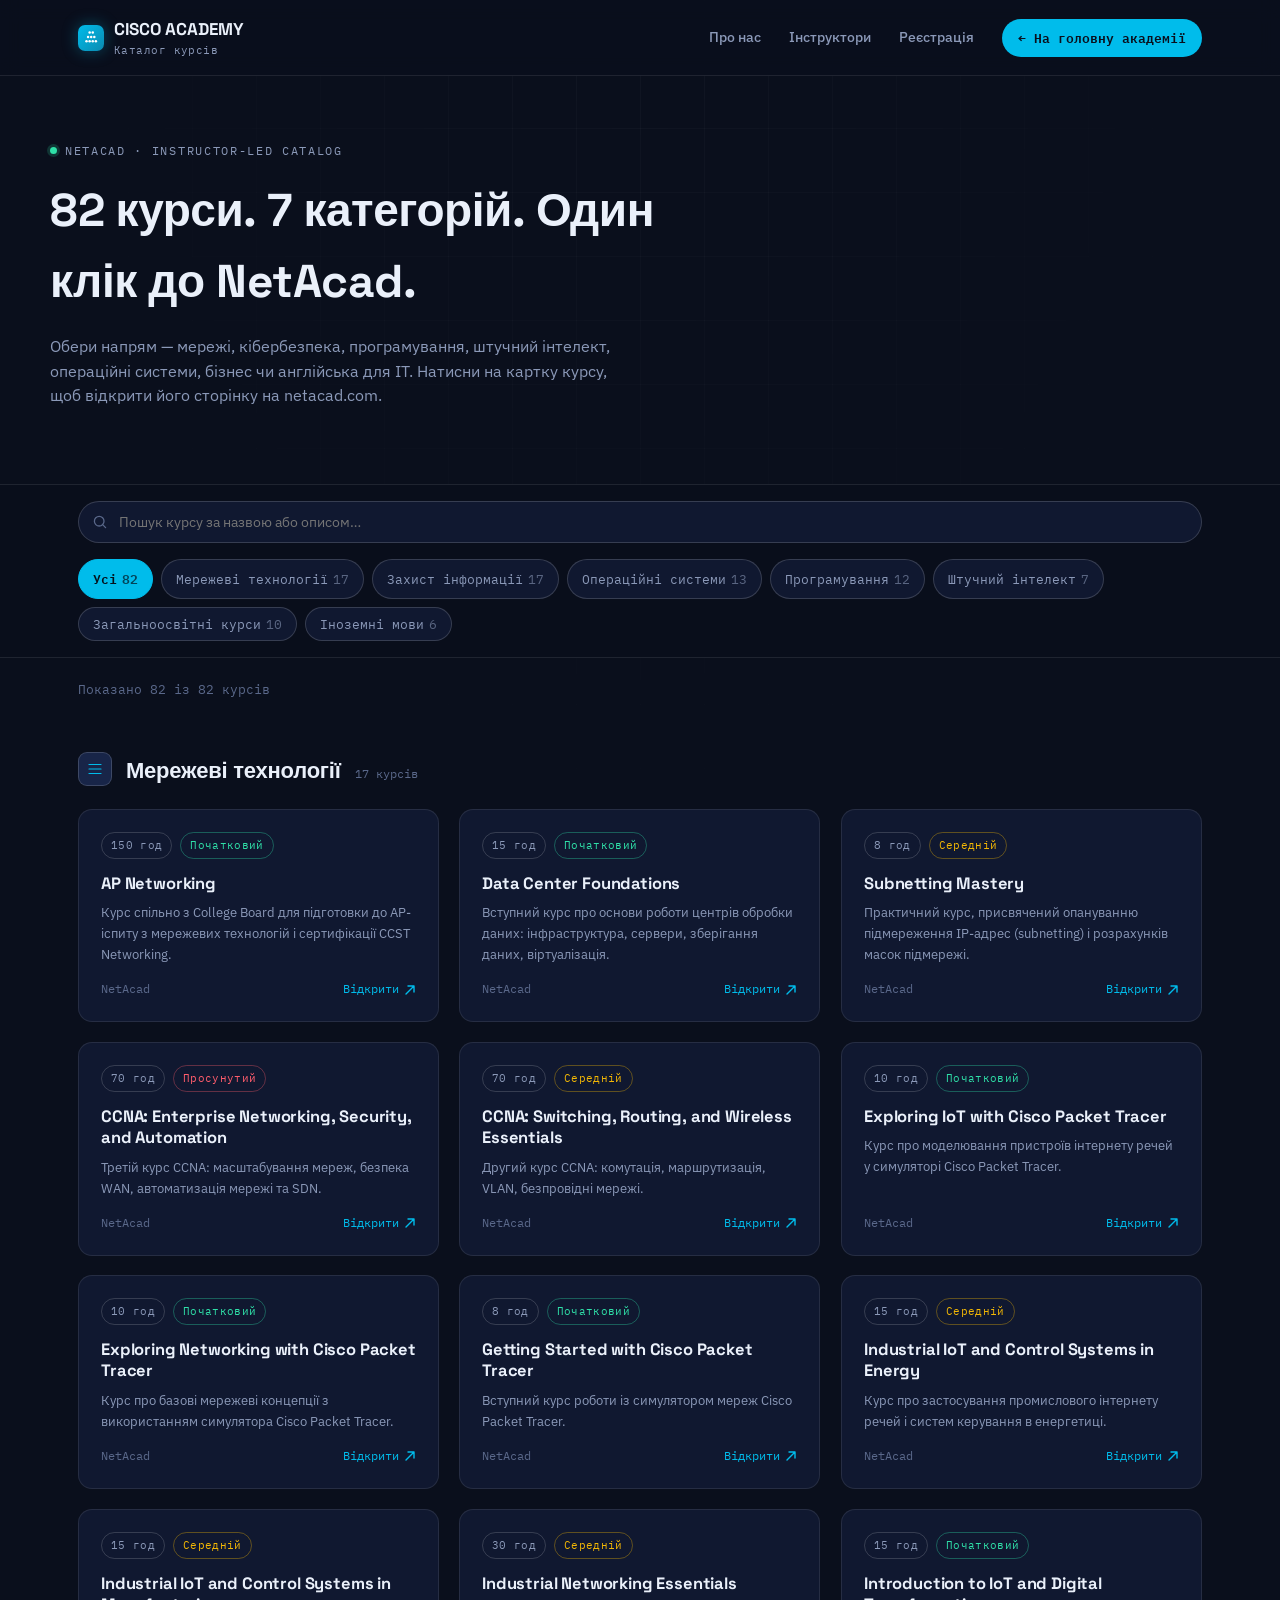
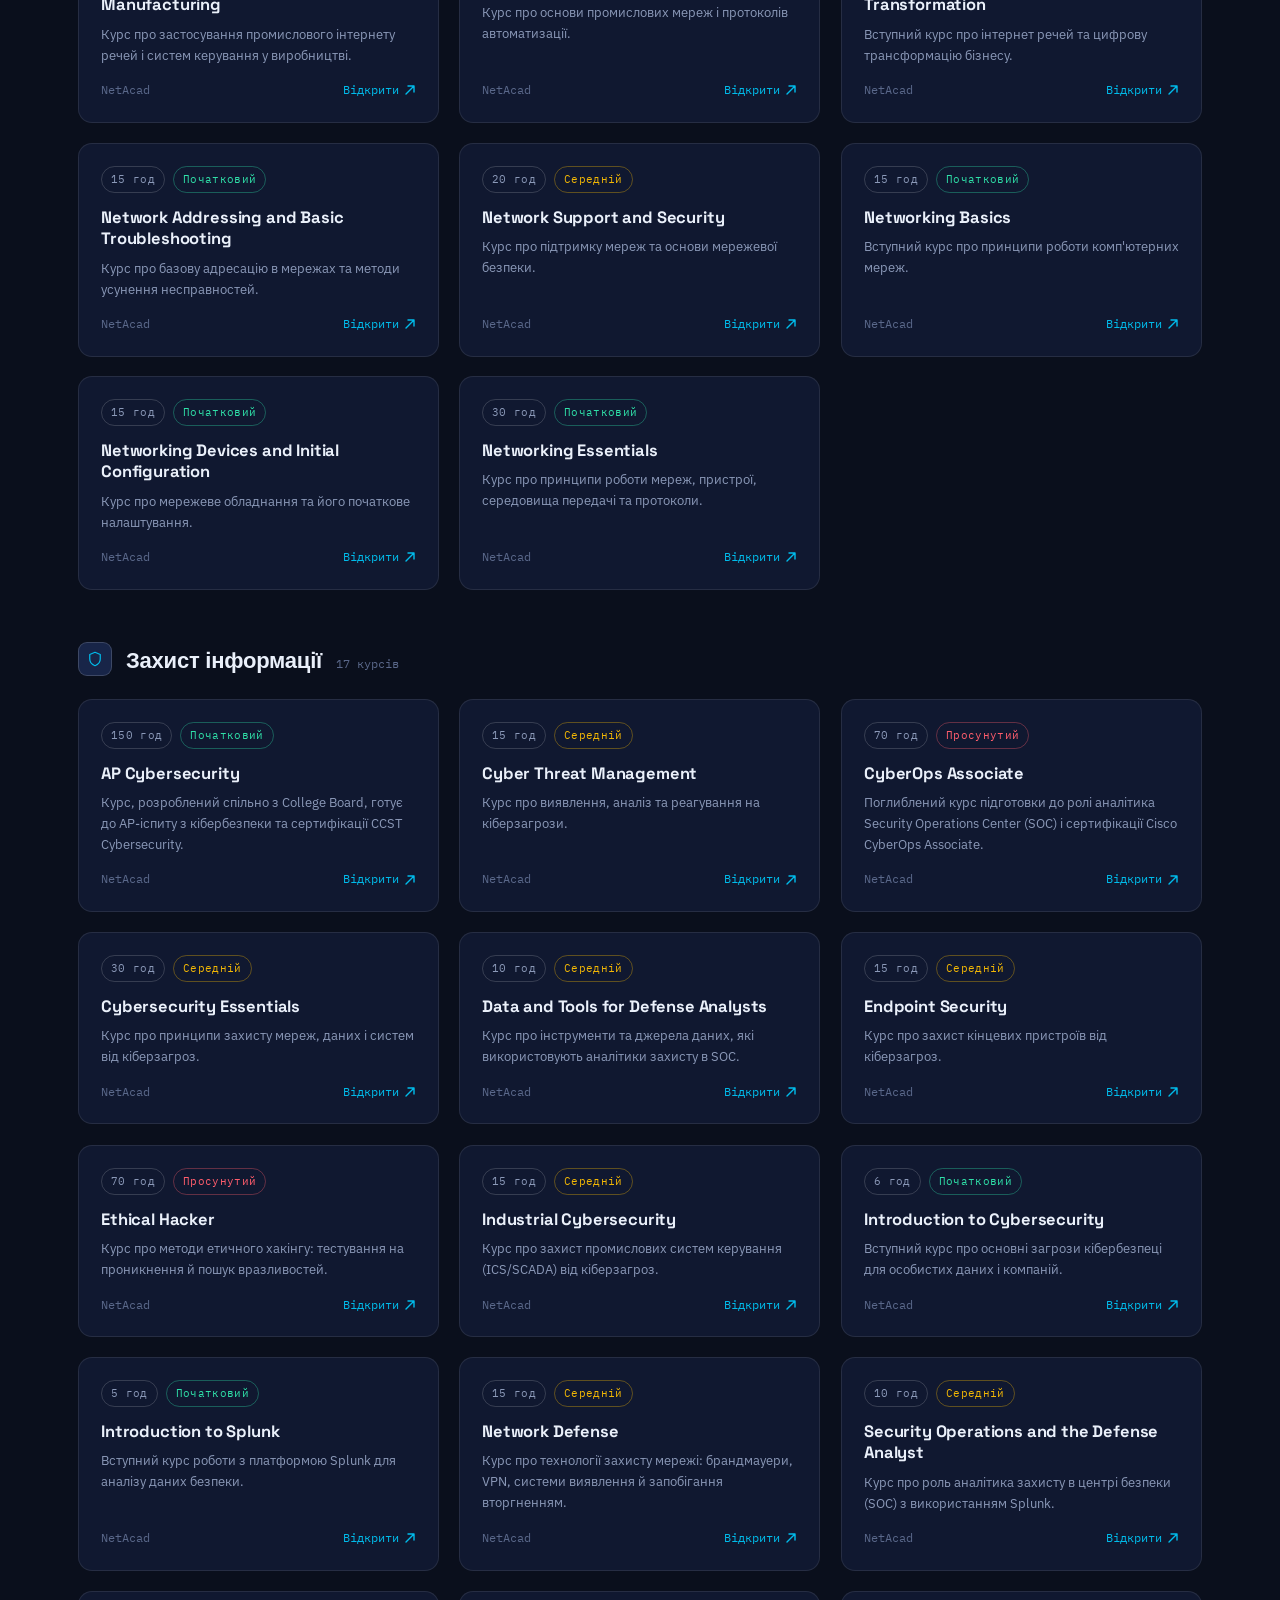
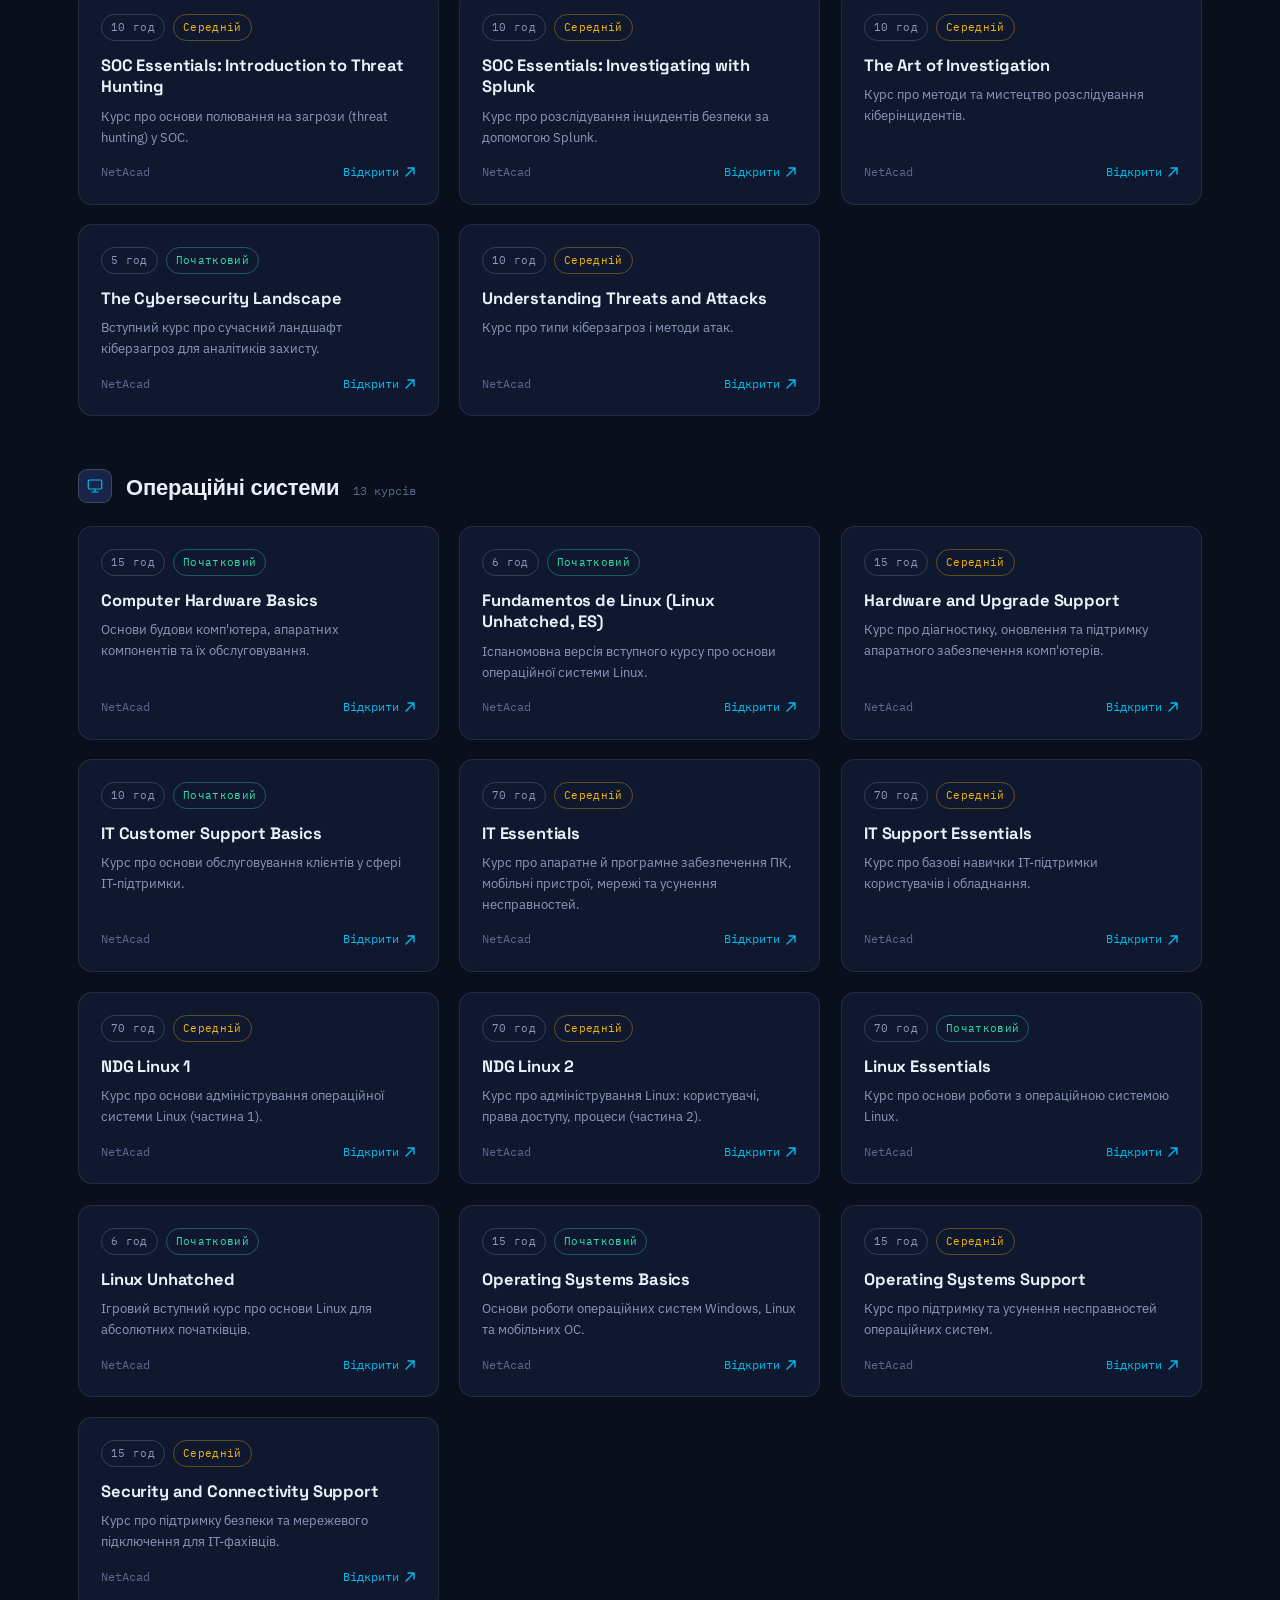
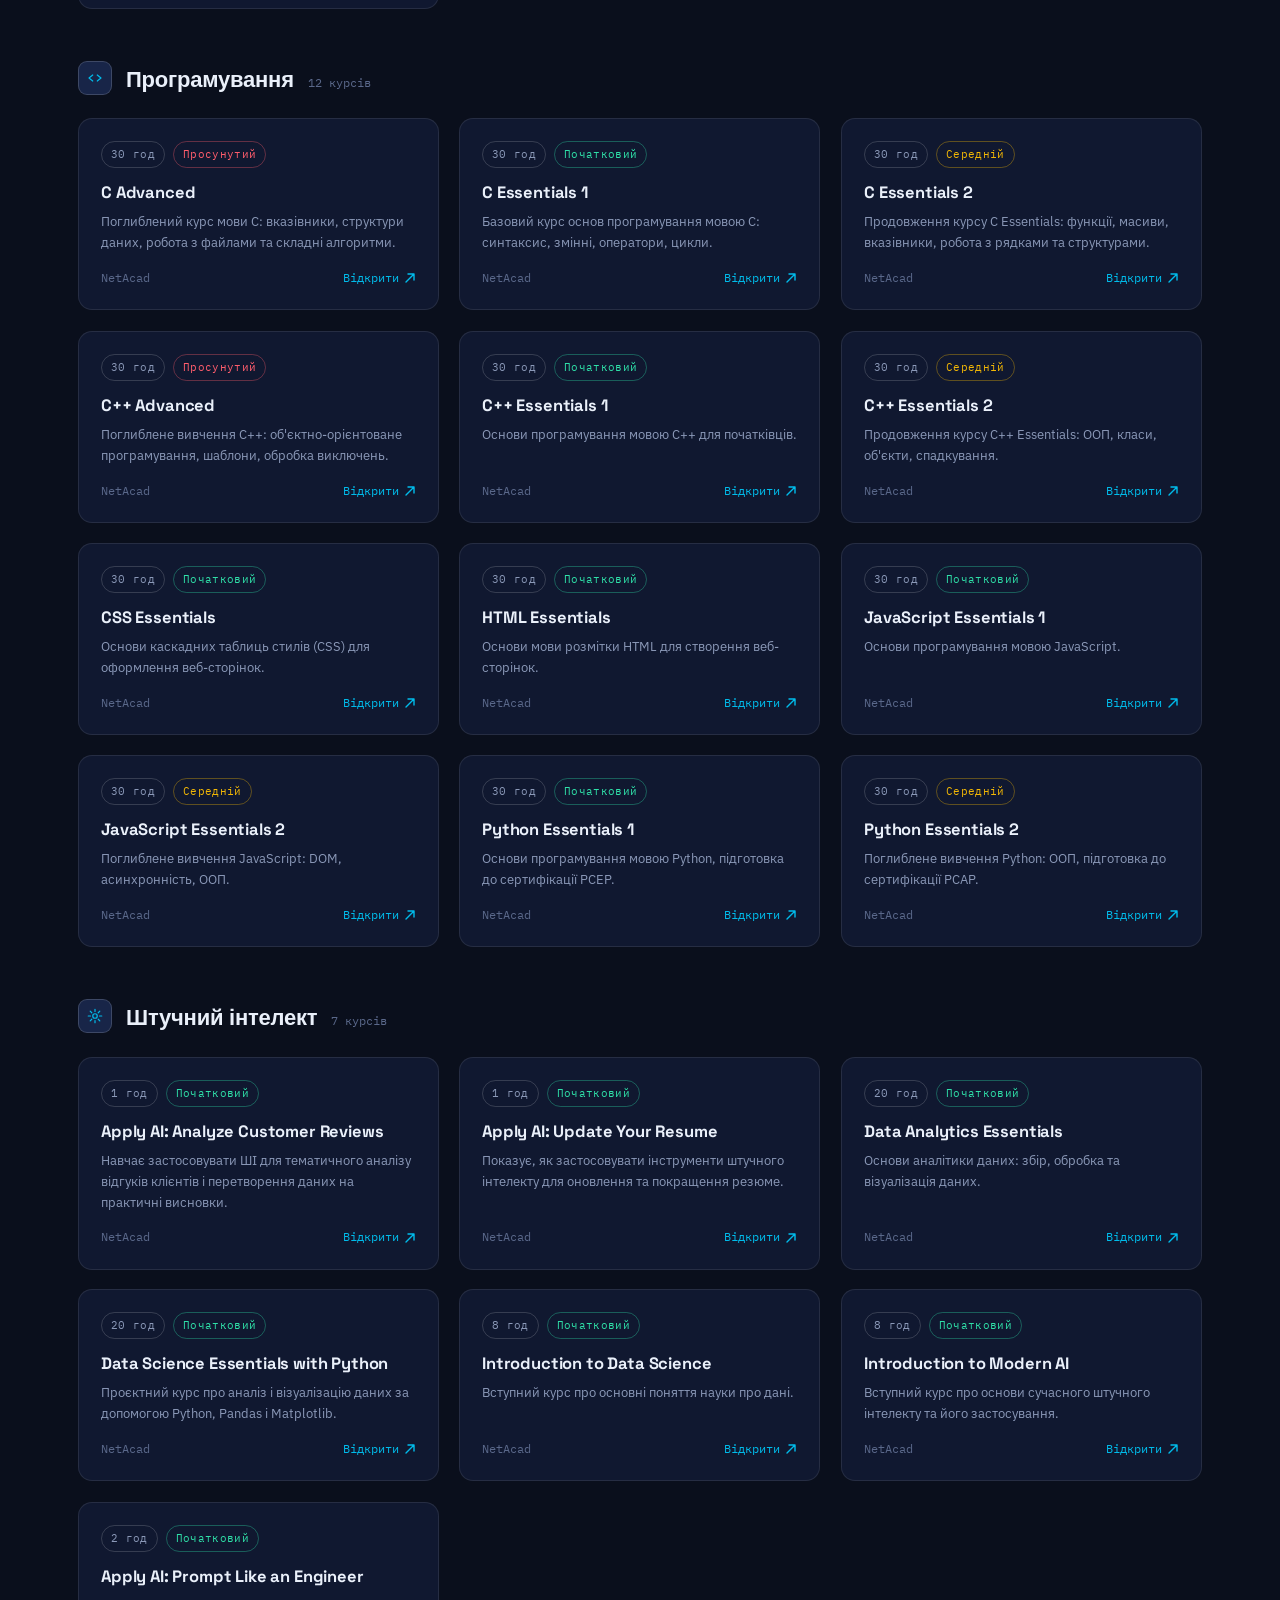
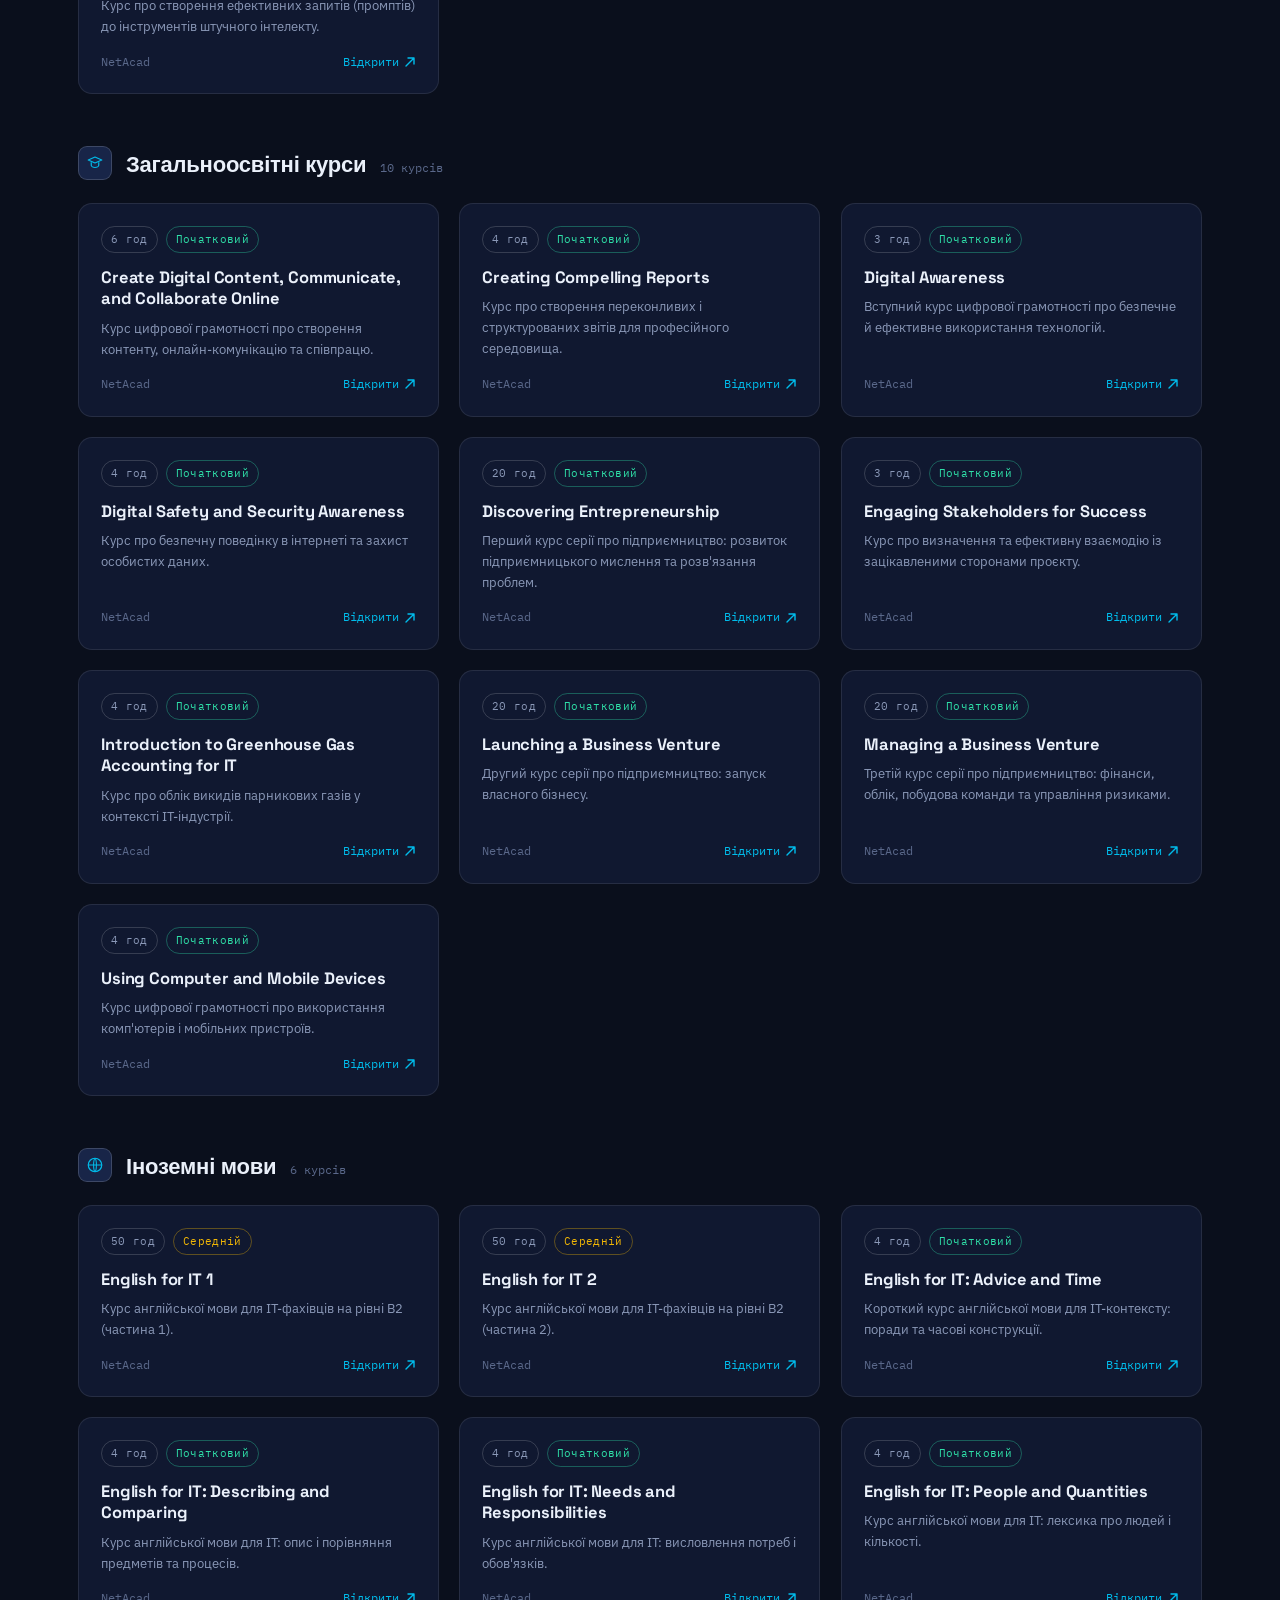
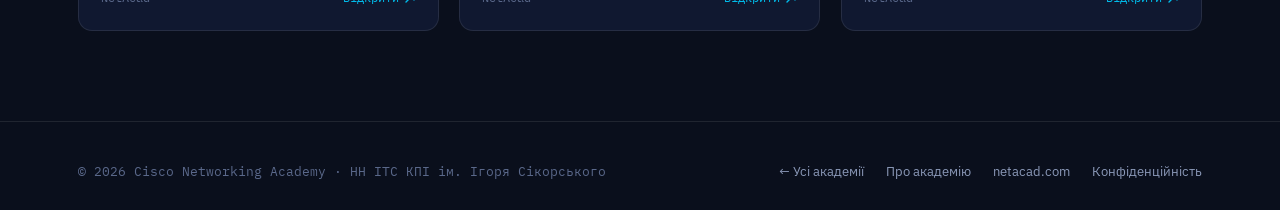
==== catalog.html @ df466945 "Add files via upload" ====
<!DOCTYPE html>
<html lang="uk">
<head>
<meta charset="UTF-8">
<meta name="viewport" content="width=device-width, initial-scale=1.0">
<title>Каталог курсів — Cisco Networking Academy</title>
<meta name="description" content="Каталог курсів Cisco Networking Academy НН ІТС КПІ: мережі, кібербезпека, програмування, ШІ, операційні системи, бізнес та іноземні мови.">
<link rel="icon" href="data:image/svg+xml,%3Csvg xmlns=%27http://www.w3.org/2000/svg%27 viewBox=%270 0 24 24%27%3E%3Ccircle cx=%2712%27 cy=%2712%27 r=%2711%27 fill=%27%2300BCEB%27/%3E%3C/svg%3E">
<link rel="stylesheet" href="assets/style.css">
<script src="assets/data.js" defer></script>
<style>
  .cat-hero{ padding: 60px 0 30px; }
  .cat-hero h1{ font-size: clamp(30px,4.6vw,46px); margin-top:14px; max-width: 700px; }
  .cat-hero p{ color: var(--text-dim); max-width: 560px; margin-top:16px; font-size:16px; }

  .toolbar{
    position: sticky; top: 65px; z-index: 30;
    background: rgba(10,15,28,0.92); backdrop-filter: blur(8px);
    border-top: 1px solid var(--line); border-bottom: 1px solid var(--line);
    padding: 16px 0; margin-top: 30px;
  }
  .toolbar-inner{ display:flex; gap: 16px; align-items:center; flex-wrap:wrap; }
  .search{
    flex: 1 1 240px; position:relative;
  }
  .search input{
    width:100%; background: var(--bg-panel); border:1px solid var(--line-strong);
    color: var(--text); border-radius: 999px; padding: 11px 18px 11px 40px;
    font-family: var(--font-body); font-size: 14px;
  }
  .search svg{ position:absolute; left:14px; top:50%; transform:translateY(-50%); width:16px; height:16px; color: var(--text-faint); }
  .chips{ display:flex; gap:8px; flex-wrap:wrap; }
  .chip{
    font-family: var(--font-mono); font-size: 12.5px; padding: 8px 14px; border-radius: 999px;
    background: var(--bg-panel); border: 1px solid var(--line-strong); color: var(--text-dim);
    cursor:pointer; transition: all .18s ease; white-space:nowrap;
  }
  .chip .n{ opacity:.6; margin-left:5px; }
  .chip:hover{ border-color: var(--cisco); color: var(--text); }
  .chip.active{ background: var(--cisco); border-color: var(--cisco); color: #04121C; font-weight:600; }
  .chip.active .n{ opacity:.7; }

  .count-line{
    color: var(--text-faint); font-family: var(--font-mono); font-size:12.5px;
    margin: 22px 0 6px;
  }

  .cat-block{ margin-top: 52px; }
  .cat-block-head{ display:flex; align-items:baseline; gap:14px; margin-bottom:22px; }
  .cat-block-head h2{ font-size: 22px; }
  .cat-block-head .cnt{ font-family: var(--font-mono); font-size:12px; color: var(--text-faint); }
  .cat-icon{
    width:34px;height:34px;border-radius:9px; display:flex; align-items:center; justify-content:center;
    background: var(--bg-raised); border:1px solid var(--line-strong); flex:none;
  }
  .cat-icon svg{ width:18px;height:18px; color: var(--cisco); }

  .card-grid{
    display:grid; grid-template-columns: repeat(auto-fill, minmax(268px, 1fr)); gap: 20px;
  }

  .course-card{
    position:relative;
    background: var(--bg-panel); border:1px solid var(--line); border-radius: var(--radius-md);
    padding: 22px; cursor:pointer; text-align:left;
    display:flex; flex-direction:column; height:100%;
    transition: transform .22s cubic-bezier(.2,.8,.2,1), border-color .22s ease, box-shadow .22s ease;
    transform-origin: center;
    will-change: transform, opacity;
  }
  .course-card:hover{ transform: translateY(-5px); border-color: var(--cisco); box-shadow: 0 16px 34px -16px var(--cisco-glow); }
  .course-card:focus-visible{ outline: 2px solid var(--cisco); outline-offset:3px; }

  .course-card .badges{ display:flex; gap:8px; margin-bottom: 14px; flex-wrap:wrap; }
  .badge{
    font-family: var(--font-mono); font-size: 11px; letter-spacing:.03em;
    padding: 4px 9px; border-radius: 999px; border:1px solid var(--line-strong); color: var(--text-dim);
  }
  .badge.hours{ color: var(--text-dim); }
  .badge.level-beginner{ color: var(--ok); border-color: rgba(47,224,168,.35); }
  .badge.level-intermediate{ color: var(--warn); border-color: rgba(242,183,5,.35); }
  .badge.level-advanced{ color: var(--danger); border-color: rgba(255,93,108,.35); }

  .course-card h3{ font-size: 16.5px; line-height:1.3; margin-bottom: 8px; }
  .course-card p{ color: var(--text-dim); font-size: 13.3px; margin:0; flex:1; }
  .course-card .foot{
    margin-top: 16px; display:flex; align-items:center; justify-content:space-between;
    font-family: var(--font-mono); font-size:12px; color: var(--text-faint);
  }
  .course-card .foot .go{ color: var(--cisco); display:flex; align-items:center; gap:5px; }
  .course-card .foot .go svg{ width:12px;height:12px; transition: transform .18s ease; }
  .course-card:hover .foot .go svg{ transform: translate(2px,-2px); }

  /* --- "гвинтовий" клік: обертання + зникнення --- */
  .course-card.spin{
    animation: screwOpen .55s cubic-bezier(.5,0,.5,1) forwards;
    pointer-events:none;
  }
  @keyframes screwOpen{
    0%   { transform: rotate(0deg) scale(1);   opacity:1; }
    60%  { transform: rotate(520deg) scale(.55); opacity:.7; }
    100% { transform: rotate(900deg) scale(.05); opacity:0; }
  }

  .empty-state{
    text-align:center; padding: 70px 20px; color: var(--text-faint);
    font-family: var(--font-mono); font-size: 14px; display:none;
  }
  .empty-state.show{ display:block; }

  @media (max-width: 640px){
    .toolbar{ top: 0; }
    .card-grid{ grid-template-columns: repeat(auto-fill, minmax(100%, 1fr)); }
  }
</style>
</head>
<body>

<nav class="topnav">
  <div class="topnav-inner">
    <a class="brand" href="cisco.html">
      <span class="node"><svg viewBox="0 0 24 24" fill="none"><circle cx="4" cy="18" r="2" fill="white"/><circle cx="9" cy="18" r="2" fill="white"/><circle cx="14" cy="18" r="2" fill="white"/><circle cx="19" cy="18" r="2" fill="white"/><circle cx="6.5" cy="11" r="2" fill="white"/><circle cx="11.5" cy="11" r="2" fill="white"/><circle cx="16.5" cy="11" r="2" fill="white"/><circle cx="9" cy="4" r="2" fill="white"/><circle cx="14" cy="4" r="2" fill="white"/></svg></span>
      <span>CISCO ACADEMY<small>Каталог курсів</small></span>
    </a>
    <div class="navlinks">
      <a href="cisco.html#about">Про нас</a>
      <a href="cisco.html#instructors">Інструктори</a>
      <a href="cisco.html#register">Реєстрація</a>
      <a href="cisco.html" class="cta">← На головну академії</a>
    </div>
    <button class="navtoggle" aria-label="Меню"><span></span></button>
  </div>
</nav>

<header class="wrap cat-hero">
  <div class="eyebrow"><span class="dot"></span> NETACAD · INSTRUCTOR-LED CATALOG</div>
  <h1>82 курси. 7 категорій. Один клік до NetAcad.</h1>
  <p>Обери напрям — мережі, кібербезпека, програмування, штучний інтелект, операційні системи, бізнес чи англійська для ІТ. Натисни на картку курсу, щоб відкрити його сторінку на netacad.com.</p>
</header>

<div class="toolbar">
  <div class="wrap toolbar-inner">
    <div class="search">
      <svg viewBox="0 0 20 20" fill="none"><circle cx="9" cy="9" r="6" stroke="currentColor" stroke-width="1.6"/><path d="M17 17l-4-4" stroke="currentColor" stroke-width="1.6" stroke-linecap="round"/></svg>
      <input id="searchInput" type="text" placeholder="Пошук курсу за назвою або описом…" autocomplete="off">
    </div>
    <div class="chips" id="chips"></div>
  </div>
</div>

<div class="wrap">
  <div class="count-line" id="countLine"></div>
  <div id="catalogRoot"></div>
  <div class="empty-state" id="emptyState">Нічого не знайдено за цим запитом. Спробуй іншу категорію чи ключове слово.</div>
</div>

<footer class="site-footer">
  <div class="wrap">
    <div class="fmeta">© 2026 Cisco Networking Academy · НН ІТС КПІ ім. Ігоря Сікорського</div>
    <div class="flinks">
      <a href="index.html">← Усі академії</a>
      <a href="cisco.html">Про академію</a>
      <a href="https://www.netacad.com" target="_blank" rel="noopener">netacad.com</a>
      <a href="cisco.html#privacy">Конфіденційність</a>
    </div>
  </div>
</footer>

<script src="assets/script.js"></script>
<script>
const ICONS = {
  "Мережеві технології": '<path d="M4 18h16M4 6h16M4 12h16" stroke="currentColor" stroke-width="1.6" stroke-linecap="round"/>',
  "Захист інформації": '<path d="M12 3l7 3v6c0 4.5-3 7.5-7 9-4-1.5-7-4.5-7-9V6l7-3z" stroke="currentColor" stroke-width="1.6" stroke-linejoin="round"/>',
  "Операційні системи": '<rect x="3" y="4" width="18" height="12" rx="1.5" stroke="currentColor" stroke-width="1.6"/><path d="M8 20h8M12 16v4" stroke="currentColor" stroke-width="1.6" stroke-linecap="round"/>',
  "Програмування": '<path d="M9 8l-5 4 5 4M15 8l5 4-5 4" stroke="currentColor" stroke-width="1.6" stroke-linecap="round" stroke-linejoin="round"/>',
  "Штучний інтелект": '<circle cx="12" cy="12" r="3" stroke="currentColor" stroke-width="1.6"/><path d="M12 3v3M12 18v3M3 12h3M18 12h3M5.6 5.6l2.1 2.1M16.3 16.3l2.1 2.1M18.4 5.6l-2.1 2.1M7.7 16.3l-2.1 2.1" stroke="currentColor" stroke-width="1.6" stroke-linecap="round"/>',
  "Загальноосвітні курси": '<path d="M3 8l9-4 9 4-9 4-9-4z" stroke="currentColor" stroke-width="1.6" stroke-linejoin="round"/><path d="M7 11v4c0 1.5 2.5 3 5 3s5-1.5 5-3v-4" stroke="currentColor" stroke-width="1.6"/>',
  "Іноземні мови": '<circle cx="12" cy="12" r="9" stroke="currentColor" stroke-width="1.6"/><path d="M3 12h18M12 3c2.5 2.5 2.5 15.5 0 18M12 3c-2.5 2.5-2.5 15.5 0 18" stroke="currentColor" stroke-width="1.4"/>'
};
const LEVEL_CLASS = {
  "Початковий": "level-beginner",
  "Середній": "level-intermediate",
  "Просунутий": "level-advanced"
};

const root = document.getElementById('catalogRoot');
const chipsWrap = document.getElementById('chips');
const searchInput = document.getElementById('searchInput');
const countLine = document.getElementById('countLine');
const emptyState = document.getElementById('emptyState');

let activeCat = 'Усі';

function buildChips(){
  const all = document.createElement('button');
  all.className = 'chip active';
  all.textContent = 'Усі';
  const nAll = document.createElement('span'); nAll.className='n'; nAll.textContent = COURSES.length;
  all.appendChild(nAll);
  all.addEventListener('click', () => setActive('Усі', all));
  chipsWrap.appendChild(all);

  CATEGORY_ORDER.forEach(cat => {
    const count = COURSES.filter(c => c.category === cat).length;
    if (!count) return;
    const chip = document.createElement('button');
    chip.className = 'chip';
    chip.textContent = cat;
    const n = document.createElement('span'); n.className='n'; n.textContent = count;
    chip.appendChild(n);
    chip.addEventListener('click', () => setActive(cat, chip));
    chipsWrap.appendChild(chip);
  });
}

function setActive(cat, el){
  activeCat = cat;
  chipsWrap.querySelectorAll('.chip').forEach(c => c.classList.remove('active'));
  el.classList.add('active');
  render();
}

function cardTemplate(course){
  const levelClass = LEVEL_CLASS[course.level] || '';
  const card = document.createElement('article');
  card.className = 'course-card';
  card.tabIndex = 0;
  card.setAttribute('role','link');
  card.setAttribute('aria-label', `Відкрити курс ${course.name} на netacad.com`);
  card.innerHTML = `
    <div class="badges">
      <span class="badge hours">${course.hours ?? '—'} год</span>
      <span class="badge ${levelClass}">${course.level ?? ''}</span>
    </div>
    <h3>${course.name}</h3>
    <p>${course.desc ?? ''}</p>
    <div class="foot">
      <span>NetAcad</span>
      <span class="go">Відкрити <svg viewBox="0 0 12 12" fill="none"><path d="M2 10L10 2M4 2h6v6" stroke="currentColor" stroke-width="1.4" stroke-linecap="round" stroke-linejoin="round"/></svg></span>
    </div>
  `;
  const openIt = () => {
    if (card.classList.contains('spin')) return;
    card.classList.add('spin');
    setTimeout(() => {
      window.open(course.link, '_blank', 'noopener');
    }, 320);
  };
  card.addEventListener('click', openIt);
  card.addEventListener('keydown', (e) => { if (e.key === 'Enter' || e.key === ' ') { e.preventDefault(); openIt(); } });
  return card;
}

function render(){
  const q = searchInput.value.trim().toLowerCase();
  root.innerHTML = '';
  let shown = 0;

  const categories = activeCat === 'Усі' ? CATEGORY_ORDER : [activeCat];

  categories.forEach(cat => {
    let list = COURSES.filter(c => c.category === cat);
    if (q) {
      list = list.filter(c =>
        (c.name && c.name.toLowerCase().includes(q)) ||
        (c.desc && c.desc.toLowerCase().includes(q))
      );
    }
    if (!list.length) return;
    shown += list.length;

    const block = document.createElement('section');
    block.className = 'cat-block';
    block.innerHTML = `
      <div class="cat-block-head">
        <div class="cat-icon"><svg viewBox="0 0 24 24" fill="none">${ICONS[cat] || ''}</svg></div>
        <h2>${cat}</h2>
        <span class="cnt">${list.length} курс${list.length===1?'':(list.length<5?'и':'ів')}</span>
      </div>
      <div class="card-grid"></div>
    `;
    const grid = block.querySelector('.card-grid');
    list.forEach(course => grid.appendChild(cardTemplate(course)));
    root.appendChild(block);
  });

  countLine.textContent = `Показано ${shown} із ${COURSES.length} курсів`;
  emptyState.classList.toggle('show', shown === 0);
}

document.addEventListener('DOMContentLoaded', () => {
  buildChips();
  render();
  searchInput.addEventListener('input', render);
});
</script>
</body>
</html>
---- assets/style.css ----
/* =========================================================
   ITS NETWORK ACADEMIES — shared design system
   Concept: "мережева карта" (network topology / NOC console)
   ========================================================= */

@import url('https://fonts.googleapis.com/css2?family=Space+Grotesk:wght@400;500;600;700&family=IBM+Plex+Sans:wght@400;500;600&family=IBM+Plex+Mono:wght@400;500;600&display=swap');

:root{
  --bg:            #0A0F1C;
  --bg-panel:      #101830;
  --bg-panel-2:    #141F3D;
  --bg-raised:     #182548;
  --line:          rgba(255,255,255,0.09);
  --line-strong:   rgba(255,255,255,0.16);
  --text:          #EAF0FA;
  --text-dim:      #8B99B8;
  --text-faint:    #5A688A;

  --cisco:         #00BCEB;
  --cisco-dim:     #0B8AB0;
  --cisco-glow:    rgba(0,188,235,0.35);

  --huawei:        #E2001A;
  --huawei-dim:    #A5000F;
  --huawei-glow:   rgba(226,0,26,0.35);

  --ok:            #2FE0A8;
  --warn:          #F2B705;
  --danger:        #FF5D6C;

  --radius-sm: 8px;
  --radius-md: 14px;
  --radius-lg: 22px;

  --font-display: 'Space Grotesk', sans-serif;
  --font-body: 'IBM Plex Sans', sans-serif;
  --font-mono: 'IBM Plex Mono', monospace;
}

*{ box-sizing: border-box; }
html{ scroll-behavior: smooth; }

body{
  margin:0;
  background: var(--bg);
  color: var(--text);
  font-family: var(--font-body);
  line-height: 1.55;
  -webkit-font-smoothing: antialiased;
}

/* ambient circuit-grid backdrop */
body::before{
  content:"";
  position: fixed;
  inset: 0;
  z-index: 0;
  pointer-events: none;
  background-image:
    linear-gradient(var(--line) 1px, transparent 1px),
    linear-gradient(90deg, var(--line) 1px, transparent 1px);
  background-size: 64px 64px;
  opacity: .35;
  mask-image: radial-gradient(ellipse at 50% 0%, black 0%, transparent 70%);
}

a{ color: inherit; text-decoration: none; }
img{ max-width:100%; display:block; }

h1,h2,h3,h4{ font-family: var(--font-display); margin: 0; letter-spacing: -0.01em; }

.mono{ font-family: var(--font-mono); }

.wrap{
  max-width: 1180px;
  margin: 0 auto;
  padding: 0 28px;
  position: relative;
  z-index: 1;
}

/* ---------- focus / accessibility ---------- */
a:focus-visible, button:focus-visible, input:focus-visible, select:focus-visible, textarea:focus-visible{
  outline: 2px solid var(--cisco);
  outline-offset: 3px;
  border-radius: 4px;
}

/* ---------- eyebrow / status pill ---------- */
.eyebrow{
  display:inline-flex;
  align-items:center;
  gap:8px;
  font-family: var(--font-mono);
  font-size: 12px;
  letter-spacing: .14em;
  text-transform: uppercase;
  color: var(--text-dim);
}
.eyebrow .dot{
  width:7px; height:7px; border-radius:50%;
  background: var(--ok);
  box-shadow: 0 0 0 3px rgba(47,224,168,.18);
  animation: pulse-dot 2.4s ease-in-out infinite;
}
@keyframes pulse-dot{
  0%,100%{ box-shadow: 0 0 0 3px rgba(47,224,168,.18); }
  50%{ box-shadow: 0 0 0 6px rgba(47,224,168,.06); }
}

/* ---------- top nav (used on cisco.html / catalog.html) ---------- */
.topnav{
  position: sticky; top:0; z-index: 50;
  background: rgba(10,15,28,0.86);
  backdrop-filter: blur(10px);
  border-bottom: 1px solid var(--line);
}
.topnav-inner{
  display:flex; align-items:center; justify-content:space-between;
  max-width: 1180px; margin: 0 auto; padding: 16px 28px;
}
.brand{
  display:flex; align-items:center; gap:10px;
  font-family: var(--font-display); font-weight:700; font-size: 17px;
}
.brand .node{
  width: 26px; height:26px; border-radius:7px;
  background: linear-gradient(135deg, var(--cisco), var(--cisco-dim));
  display:flex; align-items:center; justify-content:center;
  box-shadow: 0 0 16px var(--cisco-glow);
  flex: none;
}
.brand .node svg{ width:15px; height:15px; }
.brand small{ display:block; font-family: var(--font-mono); font-weight:400; font-size:11px; color:var(--text-dim); letter-spacing:.04em; }

.navlinks{ display:flex; align-items:center; gap: 28px; }
.navlinks a{
  font-size: 14px; color: var(--text-dim); font-weight:500;
  position:relative; padding: 4px 0;
  transition: color .2s ease;
}
.navlinks a:hover{ color: var(--text); }
.navlinks a::after{
  content:""; position:absolute; left:0; right:100%; bottom:-2px; height:2px;
  background: var(--cisco); transition: right .25s ease;
}
.navlinks a:hover::after{ right:0; }
.navlinks a.cta{
  color: var(--bg); background: var(--cisco); padding: 9px 16px; border-radius: 999px;
  font-family: var(--font-mono); font-size: 13px; font-weight:600;
}
.navlinks a.cta:hover{ background: #21cbfa; }
.navlinks a.cta::after{ display:none; }

.navtoggle{
  display:none; width:38px; height:38px; border-radius:8px;
  border:1px solid var(--line-strong); background: var(--bg-panel);
  align-items:center; justify-content:center; cursor:pointer;
}
.navtoggle span, .navtoggle span::before, .navtoggle span::after{
  content:""; display:block; width:16px; height:2px; background: var(--text);
  position:relative; transition: all .2s ease;
}
.navtoggle span::before{ position:absolute; top:-6px; }
.navtoggle span::after{ position:absolute; top:6px; }

/* ---------- buttons ---------- */
.btn{
  display:inline-flex; align-items:center; justify-content:center; gap:8px;
  font-family: var(--font-mono); font-size: 14px; font-weight:600;
  padding: 13px 24px; border-radius: 999px; cursor:pointer;
  border: 1px solid transparent; transition: transform .18s ease, box-shadow .18s ease, background .18s ease;
}
.btn:active{ transform: translateY(1px); }
.btn-cisco{ background: var(--cisco); color:#04121C; }
.btn-cisco:hover{ box-shadow: 0 8px 24px var(--cisco-glow); transform: translateY(-2px); }
.btn-ghost{ background: transparent; border-color: var(--line-strong); color: var(--text); }
.btn-ghost:hover{ border-color: var(--cisco); color: var(--cisco); }

/* ---------- footer ---------- */
.site-footer{
  border-top: 1px solid var(--line);
  padding: 40px 0 28px;
  margin-top: 90px;
}
.site-footer .wrap{
  display:flex; flex-wrap:wrap; gap: 18px;
  align-items:center; justify-content:space-between;
}
.site-footer .fmeta{ color: var(--text-faint); font-size: 13px; font-family: var(--font-mono); }
.site-footer .flinks{ display:flex; gap:22px; flex-wrap:wrap; }
.site-footer .flinks a{ font-size: 13px; color: var(--text-dim); }
.site-footer .flinks a:hover{ color: var(--cisco); }

/* ---------- section shells ---------- */
.section{ padding: 90px 0; position:relative; }
.section-head{ max-width: 640px; margin-bottom: 44px; }
.section-head h2{ font-size: clamp(28px,3.6vw,40px); margin-top:12px; }
.section-head p{ color: var(--text-dim); margin-top: 14px; font-size: 16px; }
.section-tight{ padding: 50px 0; }

.divider-trace{
  height: 1px; width:100%;
  background: repeating-linear-gradient(90deg, var(--line-strong) 0 6px, transparent 6px 14px);
}

/* ---------- reveal-on-scroll ---------- */
[data-reveal]{
  opacity: 0;
  transform: translateY(18px);
  transition: opacity .6s ease, transform .6s ease;
}
[data-reveal].is-visible{ opacity:1; transform: none; }

@media (prefers-reduced-motion: reduce){
  [data-reveal]{ opacity:1; transform:none; transition:none; }
  *{ animation-duration: .001ms !important; animation-iteration-count: 1 !important; transition-duration: .001ms !important; }
}

@media (max-width: 880px){
  .navlinks{
    position: fixed; inset: 66px 16px auto 16px;
    background: var(--bg-panel); border:1px solid var(--line-strong);
    border-radius: var(--radius-md);
    flex-direction:column; align-items: flex-start; gap: 4px;
    padding: 10px;
    box-shadow: 0 20px 50px rgba(0,0,0,.5);
    transform-origin: top right;
    transform: scale(.96); opacity:0; visibility:hidden;
    transition: all .18s ease;
  }
  .navlinks.open{ transform:scale(1); opacity:1; visibility:visible; }
  .navlinks a{ width:100%; padding: 12px 10px; border-radius: 8px; }
  .navlinks a:hover{ background: var(--bg-raised); }
  .navlinks a::after{ display:none; }
  .navlinks a.cta{ text-align:center; margin-top: 4px; }
  .navtoggle{ display:flex; }
}
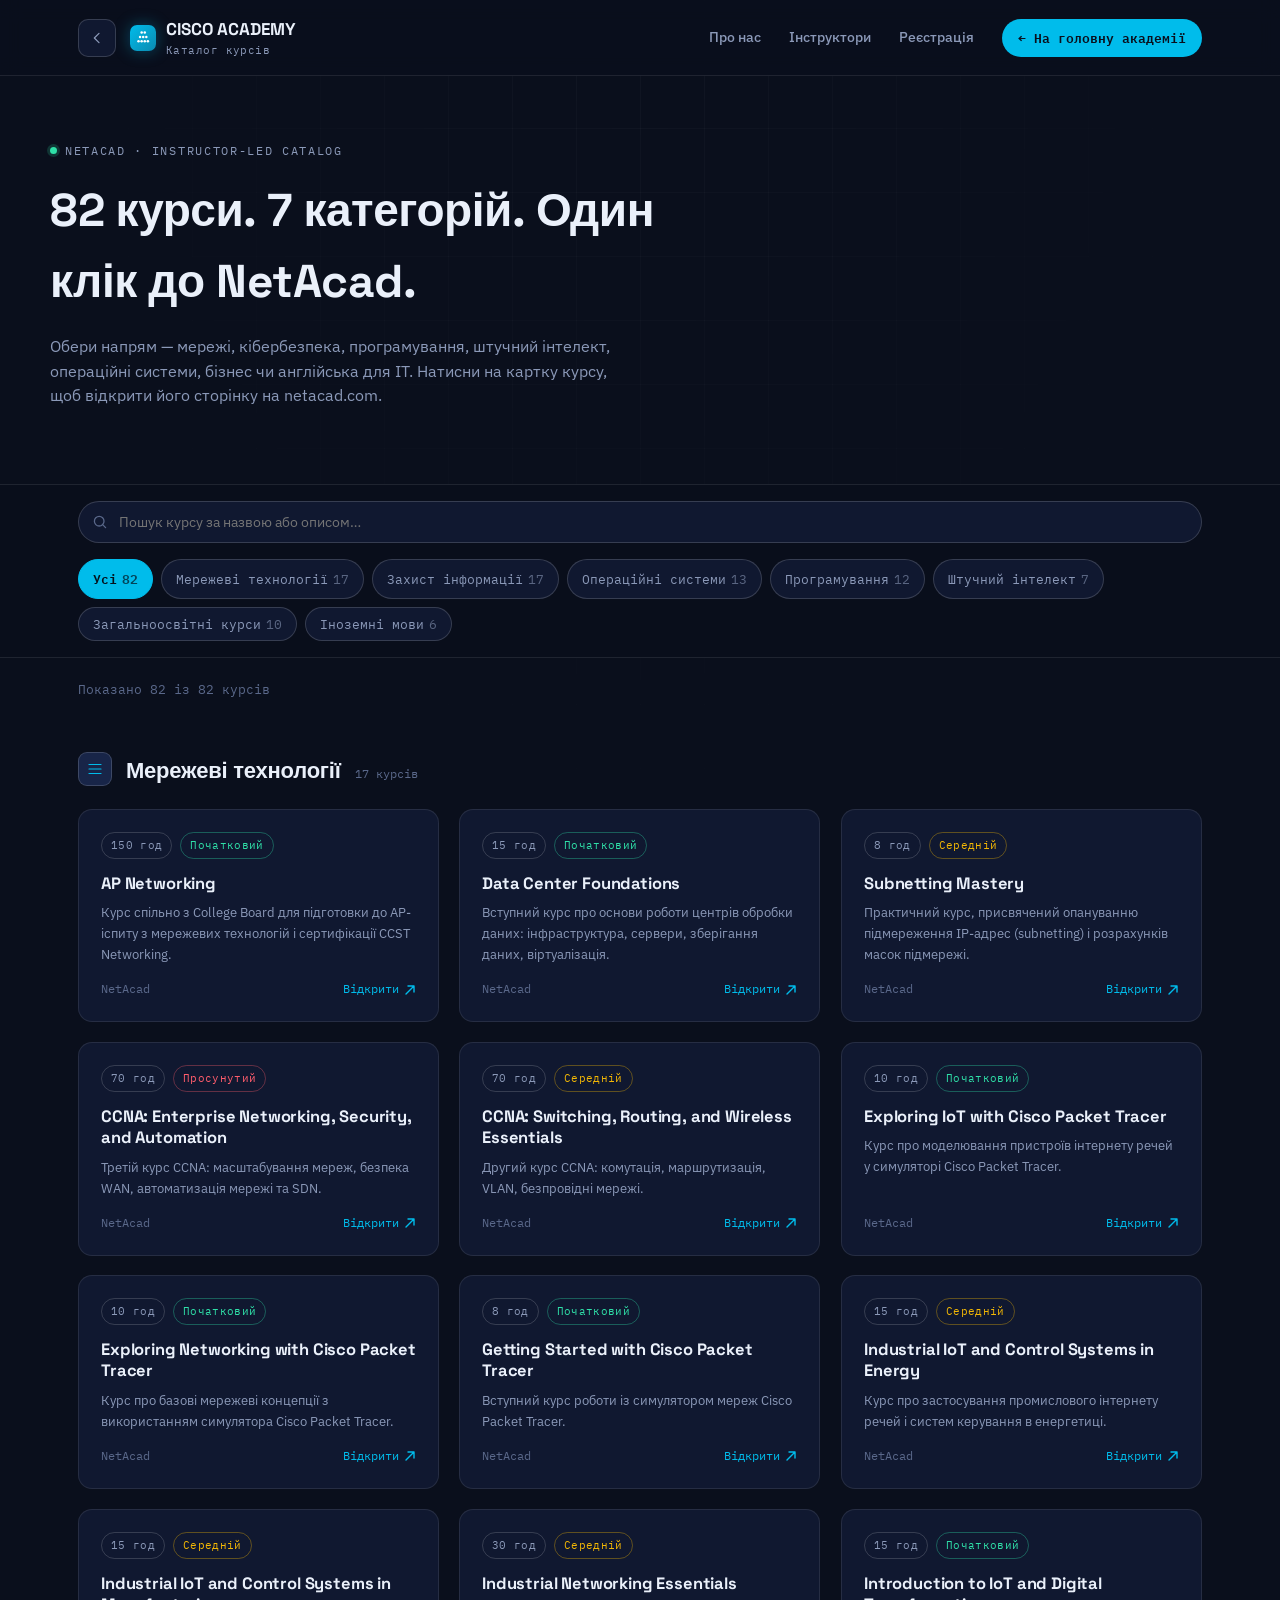
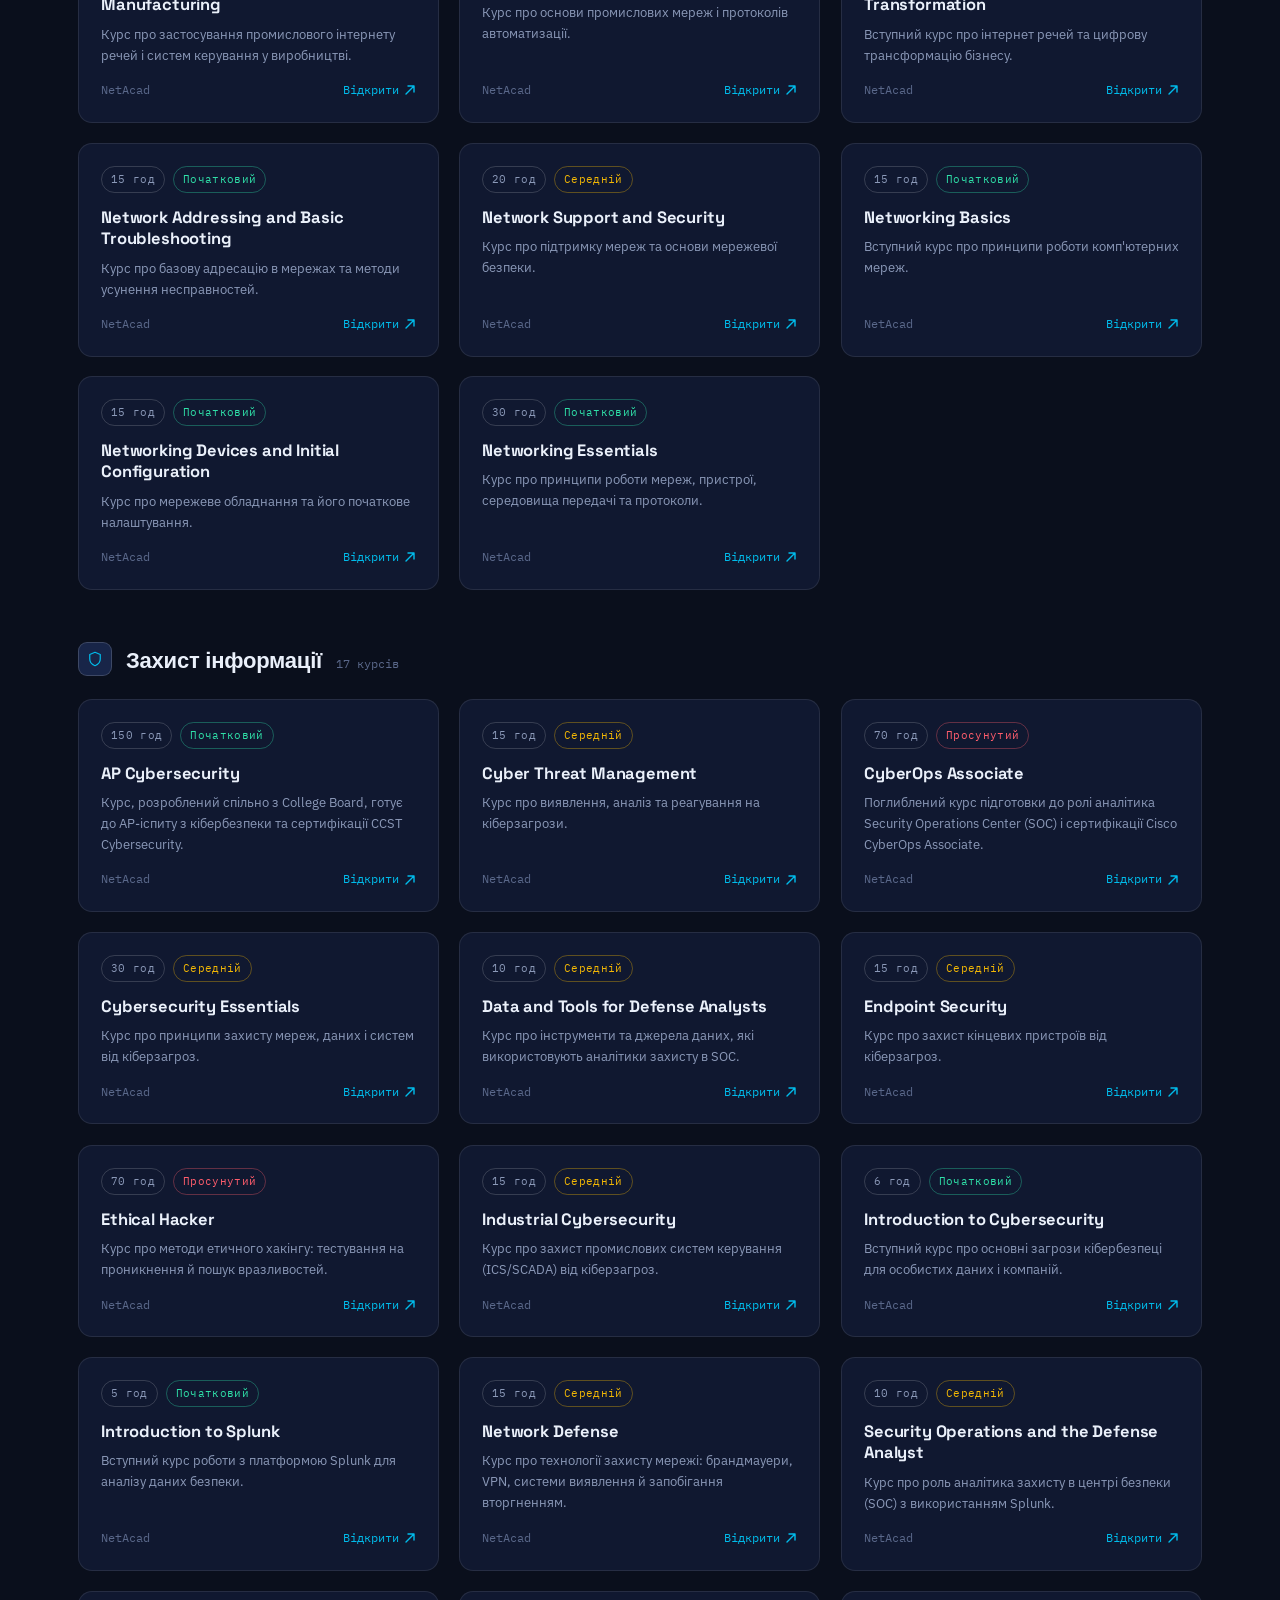
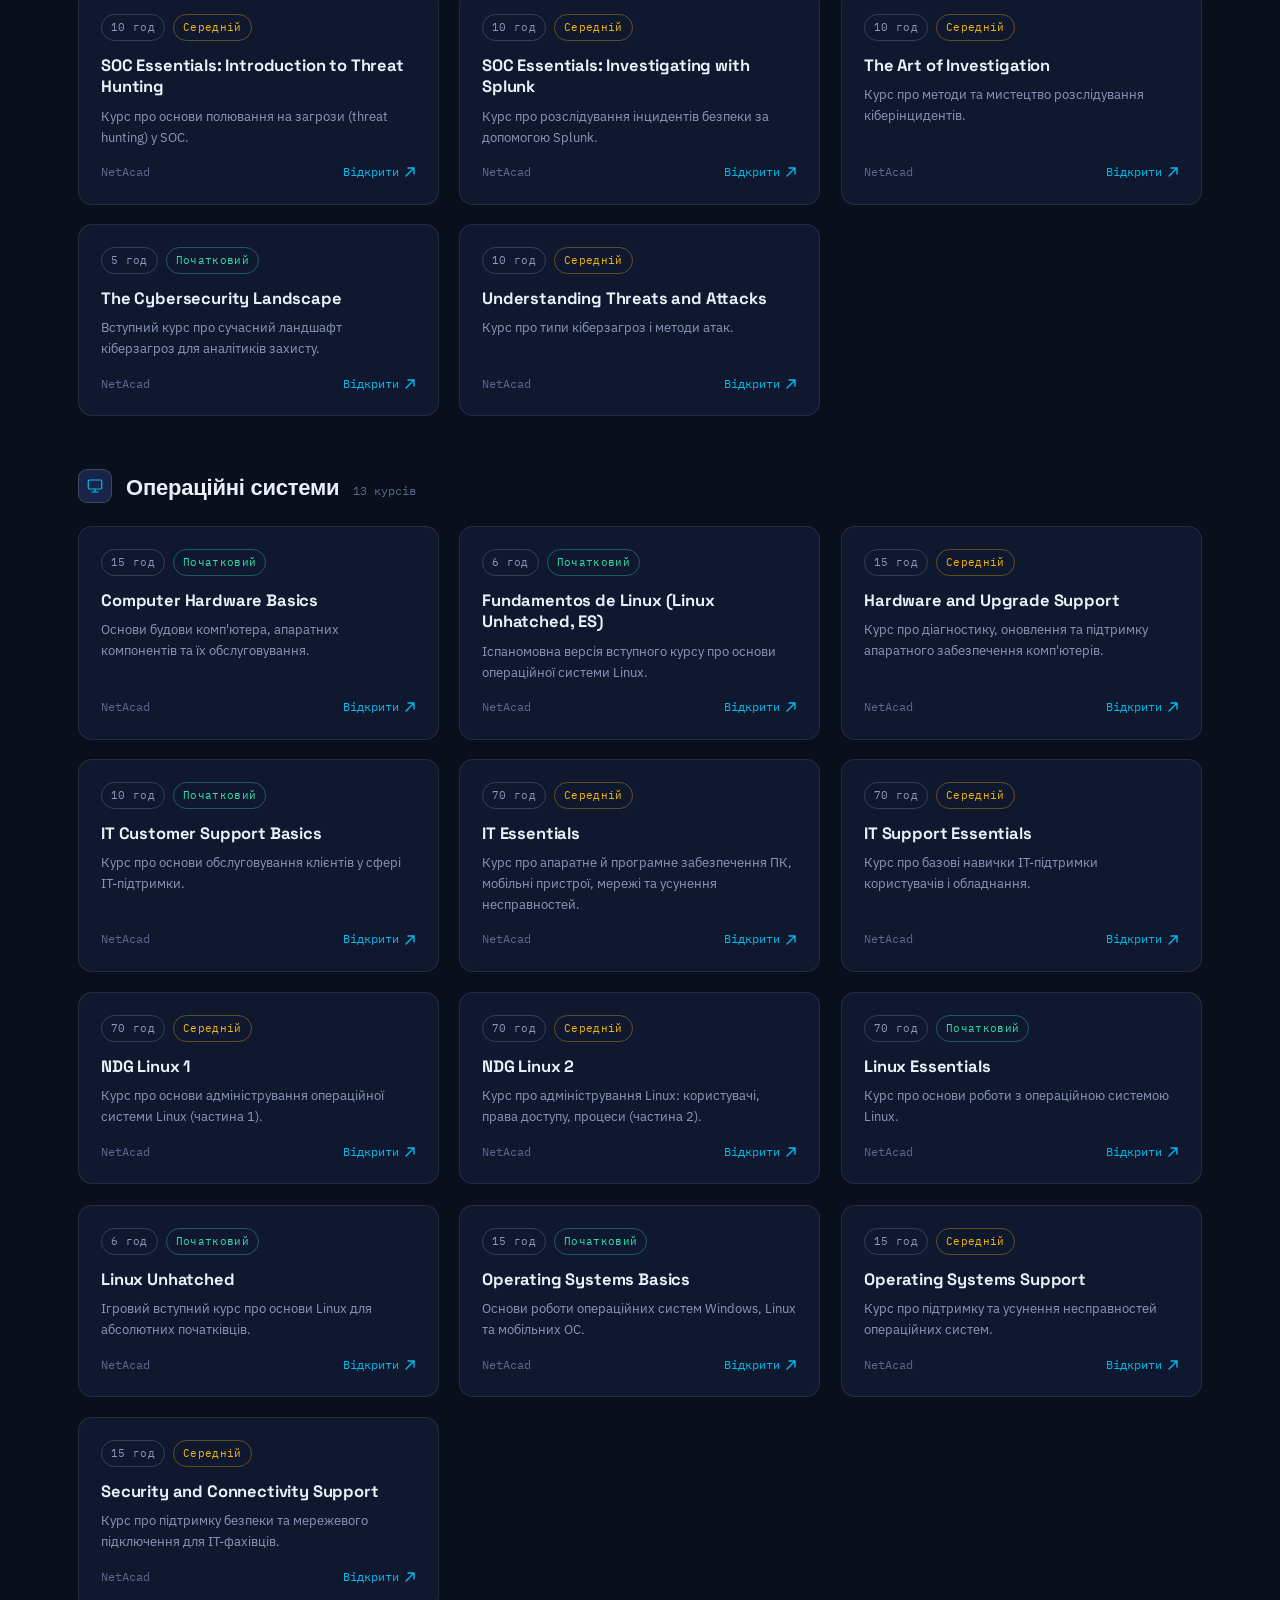
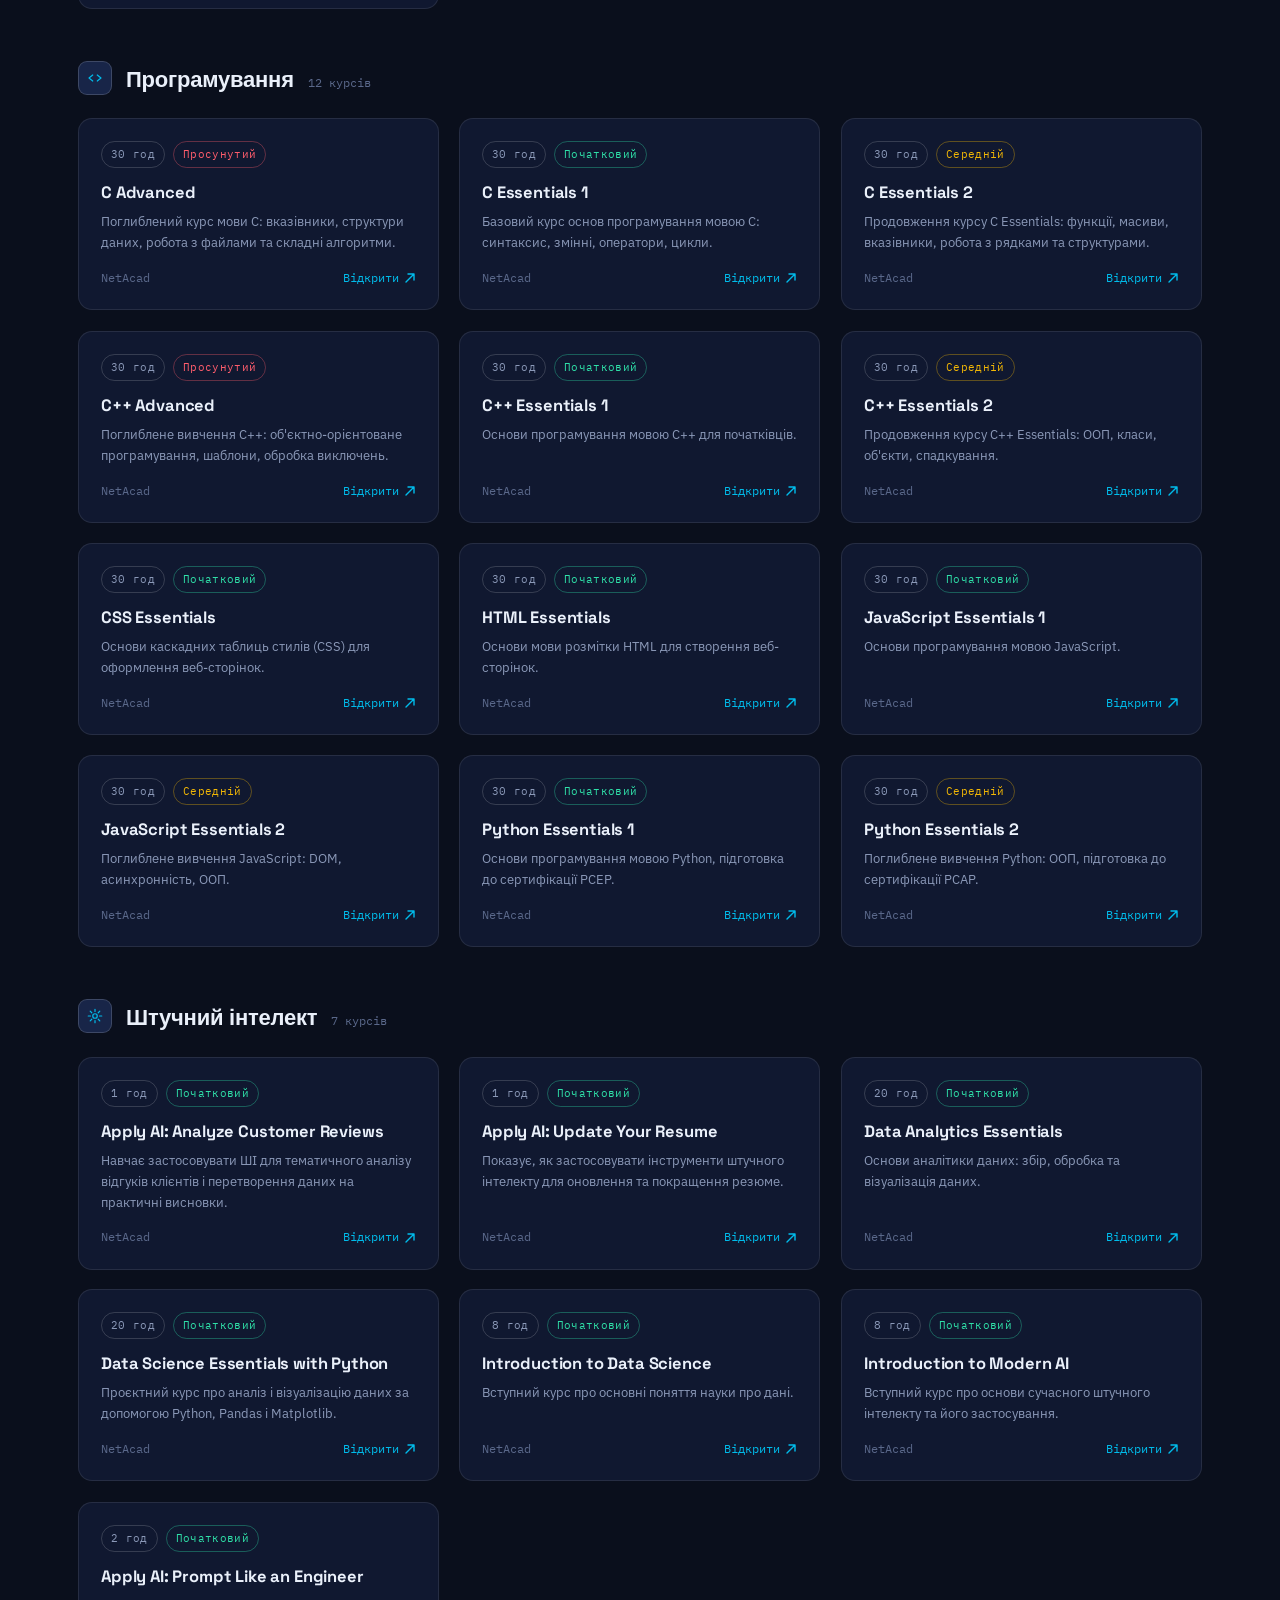
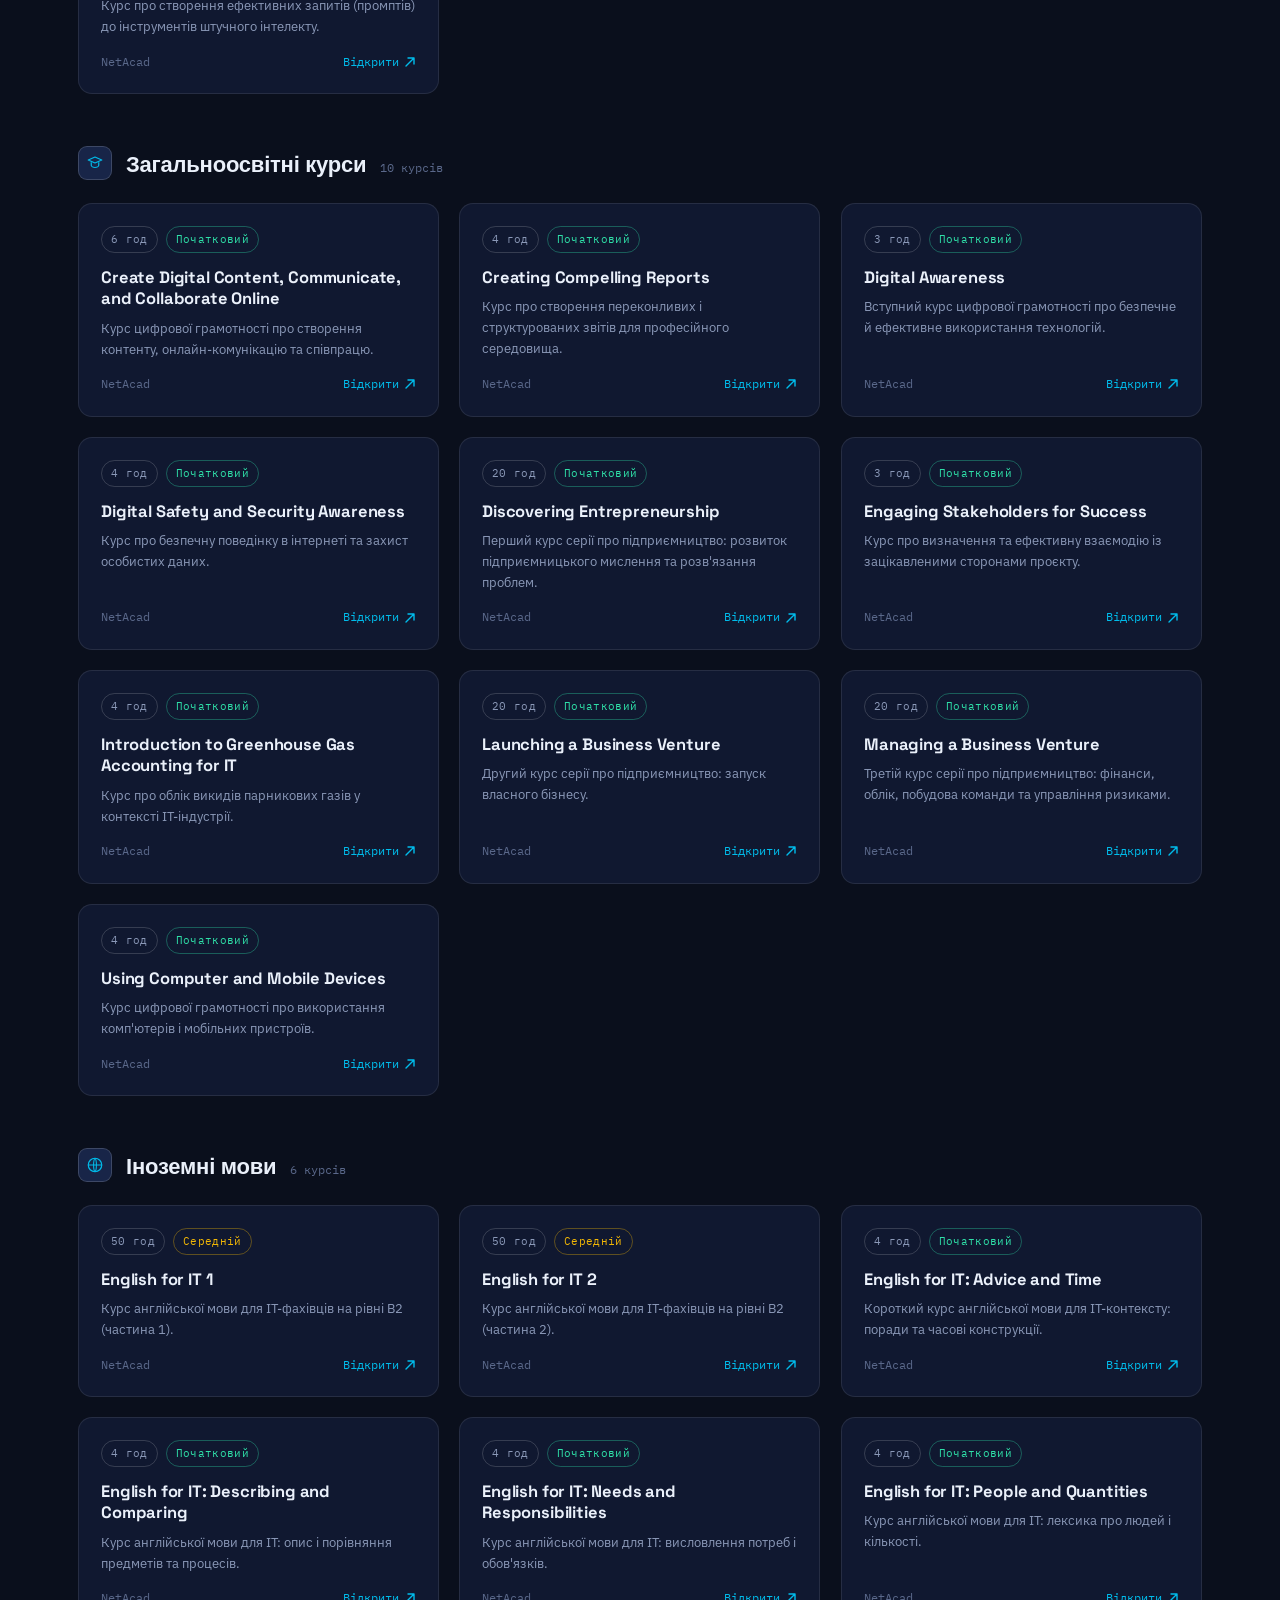
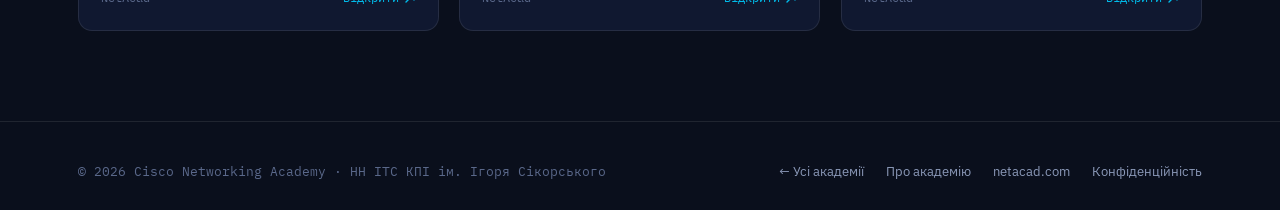
==== commit 1c2423fc: "Add files via upload" ====
--- a/catalog.html
+++ b/catalog.html
@@ -20,6 +20,7 @@
     padding: 16px 0; margin-top: 30px;
   }
   .toolbar-inner{ display:flex; gap: 16px; align-items:center; flex-wrap:wrap; }
+  .cat-select-mobile{ display:none; }
   .search{
     flex: 1 1 240px; position:relative;
   }
@@ -108,9 +109,29 @@
   }
   .empty-state.show{ display:block; }
 
-  @media (max-width: 640px){
-    .toolbar{ top: 0; }
+  @media (max-width: 720px){
+    .toolbar{ top: 0; padding: 12px 0; }
     .card-grid{ grid-template-columns: repeat(auto-fill, minmax(100%, 1fr)); }
+
+    /* compact single-row, horizontally scrollable category chips */
+    .toolbar-inner{ flex-wrap: nowrap; }
+    .search{ flex: 1 1 auto; }
+    .chips{
+      flex-wrap: nowrap;
+      overflow-x: auto;
+      scrollbar-width: none;
+      -webkit-overflow-scrolling: touch;
+      max-width: 40vw;
+    }
+    .chips::-webkit-scrollbar{ display:none; }
+    .chip{ flex: none; padding: 8px 12px; }
+    .chip .n{ display:none; }
+  }
+
+  @media (max-width: 560px){
+    .toolbar-inner{ flex-wrap: wrap; }
+    .search{ flex: 1 1 100%; }
+    .chips{ max-width: 100%; width:100%; }
   }
 </style>
 </head>
@@ -118,6 +139,10 @@
 
 <nav class="topnav">
   <div class="topnav-inner">
+    <a class="back-btn" href="index.html" title="Усі академії">
+      <svg viewBox="0 0 24 24" fill="none"><path d="M15 5l-7 7 7 7" stroke="currentColor" stroke-width="1.8" stroke-linecap="round" stroke-linejoin="round"/></svg>
+      <span>Усі академії</span>
+    </a>
     <a class="brand" href="cisco.html">
       <span class="node"><svg viewBox="0 0 24 24" fill="none"><circle cx="4" cy="18" r="2" fill="white"/><circle cx="9" cy="18" r="2" fill="white"/><circle cx="14" cy="18" r="2" fill="white"/><circle cx="19" cy="18" r="2" fill="white"/><circle cx="6.5" cy="11" r="2" fill="white"/><circle cx="11.5" cy="11" r="2" fill="white"/><circle cx="16.5" cy="11" r="2" fill="white"/><circle cx="9" cy="4" r="2" fill="white"/><circle cx="14" cy="4" r="2" fill="white"/></svg></span>
       <span>CISCO ACADEMY<small>Каталог курсів</small></span>
@@ -125,7 +150,7 @@
     <div class="navlinks">
       <a href="cisco.html#about">Про нас</a>
       <a href="cisco.html#instructors">Інструктори</a>
-      <a href="cisco.html#register">Реєстрація</a>
+      <a href="register.html">Реєстрація</a>
       <a href="cisco.html" class="cta">← На головну академії</a>
     </div>
     <button class="navtoggle" aria-label="Меню"><span></span></button>
--- a/assets/style.css
+++ b/assets/style.css
@@ -40,6 +40,7 @@
 *{ box-sizing: border-box; }
 html{ scroll-behavior: smooth; }
 
+html, body{ max-width: 100%; overflow-x: hidden; }
 body{
   margin:0;
   background: var(--bg);
@@ -78,6 +79,9 @@
   position: relative;
   z-index: 1;
 }
+@media (max-width: 480px){
+  .wrap{ padding: 0 18px; }
+}
 
 /* ---------- focus / accessibility ---------- */
 a:focus-visible, button:focus-visible, input:focus-visible, select:focus-visible, textarea:focus-visible{
@@ -116,13 +120,32 @@
   border-bottom: 1px solid var(--line);
 }
 .topnav-inner{
-  display:flex; align-items:center; justify-content:space-between;
+  display:flex; align-items:center; gap: 14px;
   max-width: 1180px; margin: 0 auto; padding: 16px 28px;
 }
+.topnav-inner .navlinks{ margin-left: auto; }
+
+/* --- back-to-academies button --- */
+.back-btn{
+  display:flex; align-items:center; gap:7px; flex: none;
+  width: 38px; height:38px; border-radius: 10px;
+  border: 1px solid var(--line-strong); background: var(--bg-panel);
+  color: var(--text-dim); overflow:hidden;
+  transition: all .2s ease;
+}
+.back-btn svg{ width:16px; height:16px; flex:none; margin-left: 10px; }
+.back-btn span{
+  font-family: var(--font-mono); font-size: 12.5px; white-space:nowrap;
+  opacity:0; max-width:0; transition: all .2s ease;
+}
+.back-btn:hover{ width: auto; padding-right: 14px; border-color: var(--cisco); color: var(--text); }
+.back-btn:hover span{ opacity:1; max-width:160px; margin-left: 2px; }
+
 .brand{
-  display:flex; align-items:center; gap:10px;
+  display:flex; align-items:center; gap:10px; min-width:0;
   font-family: var(--font-display); font-weight:700; font-size: 17px;
 }
+.brand span{ min-width:0; overflow:hidden; text-overflow:ellipsis; }
 .brand .node{
   width: 26px; height:26px; border-radius:7px;
   background: linear-gradient(135deg, var(--cisco), var(--cisco-dim));
@@ -215,6 +238,14 @@
 @media (prefers-reduced-motion: reduce){
   [data-reveal]{ opacity:1; transform:none; transition:none; }
   *{ animation-duration: .001ms !important; animation-iteration-count: 1 !important; transition-duration: .001ms !important; }
+}
+
+/* ---------- registration form (shared: cisco preview blocks + register.html) ---------- */
+.field, .field *{ min-width: 0; }
+.field input, .field select, .field textarea{
+  width: 100%;
+  max-width: 100%;
+  box-sizing: border-box;
 }
 
 @media (max-width: 880px){
@@ -234,5 +265,6 @@
   .navlinks a:hover{ background: var(--bg-raised); }
   .navlinks a::after{ display:none; }
   .navlinks a.cta{ text-align:center; margin-top: 4px; }
-  .navtoggle{ display:flex; }
-}
+  .navtoggle{ display:flex; margin-left:auto; }
+  .topnav-inner .navlinks{ margin-left:0; }
+}
